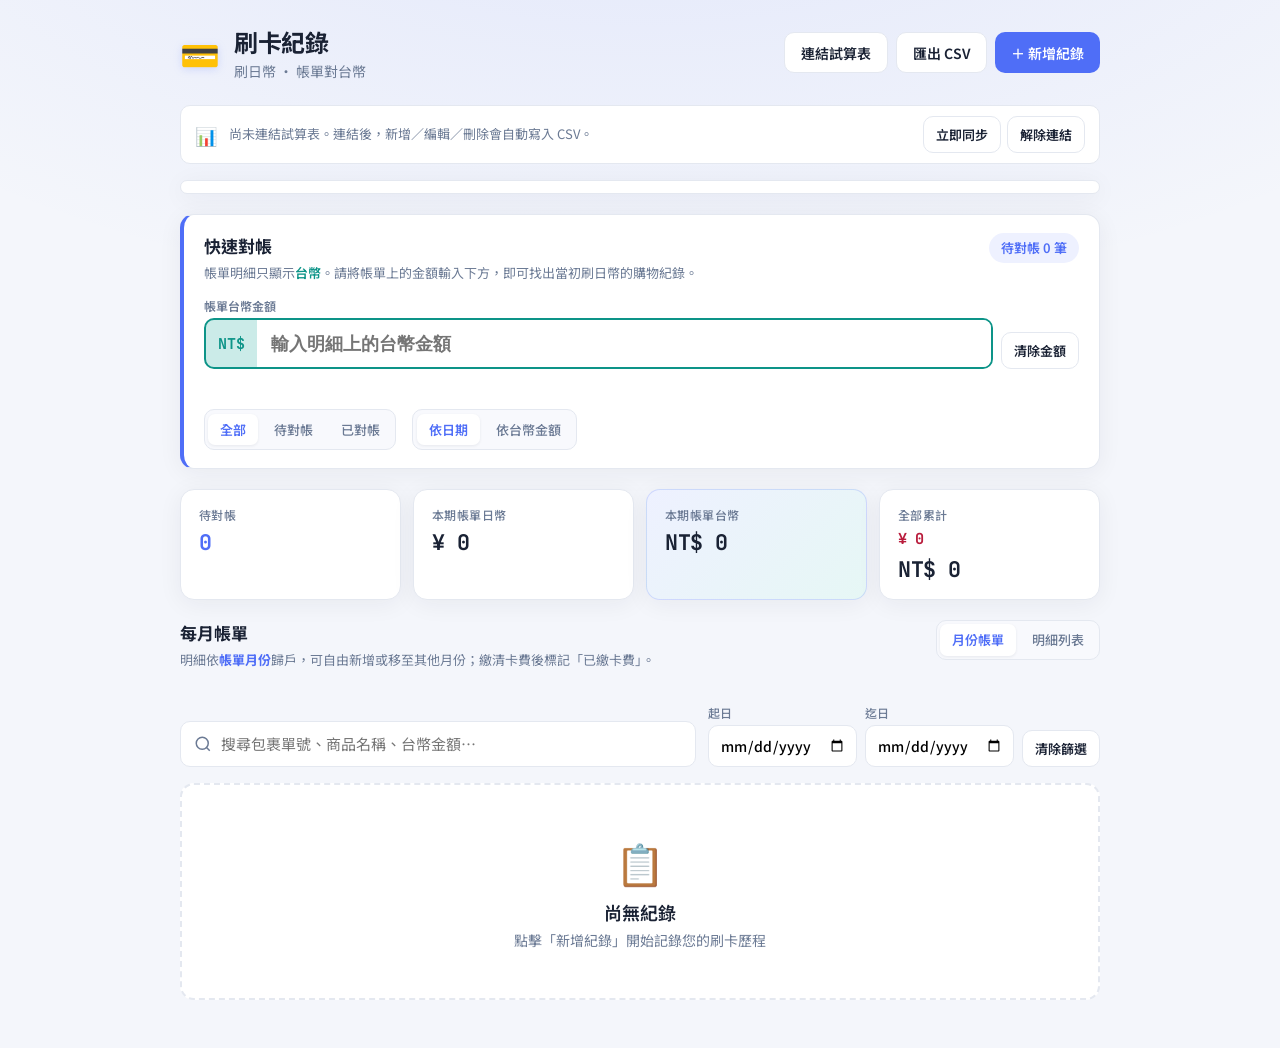
==== JCB刷卡紀錄/index.html @ 2eb0b163 "Add files via upload" ====
<!DOCTYPE html>
<html lang="zh-Hant">
<head>
  <meta charset="UTF-8" />
  <meta name="viewport" content="width=device-width, initial-scale=1.0" />
  <title>刷卡紀錄 · 對帳</title>
  <link rel="preconnect" href="https://fonts.googleapis.com" />
  <link rel="preconnect" href="https://fonts.gstatic.com" crossorigin />
  <link href="https://fonts.googleapis.com/css2?family=Noto+Sans+TC:wght@400;500;600;700&family=JetBrains+Mono:wght@500&display=swap" rel="stylesheet" />
  <link rel="stylesheet" href="css/style.css" />
</head>
<body>
  <div class="app">
    <header class="header">
      <div class="header__brand">
        <span class="header__logo" aria-hidden="true">💳</span>
        <div>
          <h1 class="header__title" id="headerTitle">刷卡紀錄</h1>
          <p class="header__subtitle" id="headerSubtitle">刷日幣 · 帳單對台幣</p>
        </div>
      </div>
      <div class="header__actions">
        <button type="button" class="btn btn--ghost" id="btnLinkSpreadsheet" title="連結本機 CSV 試算表">連結試算表</button>
        <button type="button" class="btn btn--ghost" id="btnExport" title="匯出 CSV">匯出 CSV</button>
        <button type="button" class="btn btn--primary" id="btnAdd">＋ 新增紀錄</button>
      </div>
    </header>

    <div class="spreadsheet-bar" id="spreadsheetBar" aria-live="polite">
      <span class="spreadsheet-bar__icon" aria-hidden="true">📊</span>
      <span class="spreadsheet-bar__text" id="spreadsheetStatus">尚未連結試算表。連結後，新增／編輯／刪除會自動寫入 CSV。</span>
      <div class="spreadsheet-bar__actions">
        <button type="button" class="btn btn--ghost btn--sm" id="btnSyncSpreadsheet" hidden>立即同步</button>
        <button type="button" class="btn btn--ghost btn--sm" id="btnUnlinkSpreadsheet" hidden>解除連結</button>
      </div>
    </div>

    <nav class="bank-switcher" id="bankSwitcher" role="tablist" aria-label="選擇發卡銀行"></nav>

    <section class="reconcile" aria-label="對帳工具">
      <div class="reconcile__top">
        <div>
          <h2 class="reconcile__title">快速對帳</h2>
          <p class="reconcile__desc" id="reconcileDesc">帳單明細只顯示<strong>台幣</strong>。請將帳單上的金額輸入下方，即可找出當初刷日幣的購物紀錄。</p>
        </div>
        <span class="reconcile__pending" id="statPending">待對帳 0 筆</span>
      </div>
      <div class="reconcile__lookup">
        <label class="bill-lookup">
          <span class="bill-lookup__label">帳單台幣金額</span>
          <span class="bill-lookup__input-wrap">
            <span class="bill-lookup__prefix">NT$</span>
            <input type="number" id="billTwdLookup" class="bill-lookup__input" placeholder="輸入明細上的台幣金額" min="0" step="1" inputmode="numeric" />
          </span>
        </label>
        <button type="button" class="btn btn--ghost btn--sm" id="btnClearBillLookup">清除金額</button>
      </div>
      <p class="reconcile__result" id="matchHint" aria-live="polite"></p>
      <div class="reconcile__controls">
        <div class="tab-group" role="tablist" aria-label="對帳狀態">
          <button type="button" class="tab tab--active" data-status="all" role="tab" aria-selected="true">全部</button>
          <button type="button" class="tab" data-status="pending" role="tab">待對帳</button>
          <button type="button" class="tab" data-status="done" role="tab">已對帳</button>
        </div>
        <div class="tab-group" role="tablist" aria-label="排序">
          <button type="button" class="tab tab--active" data-sort="date" role="tab">依日期</button>
          <button type="button" class="tab" data-sort="twd" role="tab">依台幣金額</button>
        </div>
      </div>
    </section>

    <section class="stats stats--dual" aria-label="統計摘要">
      <article class="stat-card stat-card--pending">
        <span class="stat-card__label">待對帳</span>
        <strong class="stat-card__value" id="statPendingCount">0</strong>
      </article>
      <article class="stat-card stat-card--jpy">
        <span class="stat-card__label">本期帳單日幣</span>
        <strong class="stat-card__value" id="statMonthJpy">¥ 0</strong>
      </article>
      <article class="stat-card stat-card--accent">
        <span class="stat-card__label">本期帳單台幣</span>
        <strong class="stat-card__value" id="statMonthTwd">NT$ 0</strong>
      </article>
      <article class="stat-card stat-card--all">
        <span class="stat-card__label">全部累計</span>
        <strong class="stat-card__value stat-card__value--sm" id="statAllJpy">¥ 0</strong>
        <strong class="stat-card__value" id="statAllTwd">NT$ 0</strong>
      </article>
    </section>

    <section class="monthly-bills" id="monthlyBillsSection" aria-label="每月帳單">
      <div class="monthly-bills__head">
        <div>
          <h2 class="monthly-bills__title">每月帳單</h2>
          <p class="monthly-bills__desc" id="monthlyBillsDesc">明細依<strong>帳單月份</strong>歸戶，可自由新增或移至其他月份；繳清卡費後標記「已繳卡費」。</p>
        </div>
        <div class="view-mode tab-group" role="tablist" aria-label="檢視模式">
          <button type="button" class="tab tab--active" data-view="bills" role="tab" aria-selected="true">月份帳單</button>
          <button type="button" class="tab" data-view="list" role="tab">明細列表</button>
        </div>
      </div>
      <div class="monthly-bills__list" id="monthlyBillsList"></div>
      <p class="monthly-bills__empty" id="monthlyBillsEmpty" hidden>尚無帳單資料，請先新增刷卡紀錄。</p>
    </section>

    <section class="toolbar" id="toolbarSection">
      <div class="search">
        <svg class="search__icon" width="18" height="18" viewBox="0 0 24 24" fill="none" stroke="currentColor" stroke-width="2" aria-hidden="true"><circle cx="11" cy="11" r="8"/><path d="m21 21-4.3-4.3"/></svg>
        <input type="search" id="searchInput" class="search__input" placeholder="搜尋包裹單號、商品名稱、台幣金額…" autocomplete="off" />
      </div>
      <div class="filters">
        <label class="filter-label">
          <span>起日</span>
          <input type="date" id="filterFrom" class="filter-date" />
        </label>
        <label class="filter-label">
          <span>迄日</span>
          <input type="date" id="filterTo" class="filter-date" />
        </label>
        <button type="button" class="btn btn--ghost btn--sm" id="btnClearFilter">清除篩選</button>
      </div>
    </section>

    <main class="records" id="recordsList" role="list" aria-label="刷卡紀錄列表">
      <div class="empty" id="emptyState">
        <div class="empty__icon" aria-hidden="true">📋</div>
        <p class="empty__title">尚無紀錄</p>
        <p class="empty__hint">點擊「新增紀錄」開始記錄您的刷卡歷程</p>
      </div>
    </main>
  </div>

  <!-- 新增 / 編輯 對話框 -->
  <dialog class="modal" id="recordModal">
    <form class="modal__form" id="recordForm" method="dialog">
      <header class="modal__header">
        <h2 class="modal__title" id="modalTitle">新增刷卡紀錄</h2>
        <button type="button" class="modal__close" id="btnCloseModal" aria-label="關閉">×</button>
      </header>
      <div class="modal__body">
        <input type="hidden" id="recordId" />
        <label class="field field--bank">
          <span class="field__label">發卡銀行 <em class="required">*</em></span>
          <select id="bankId" class="field__input" required></select>
          <span class="field__hint">切換上方分頁可檢視各銀行帳單；新增時預設為目前選取的銀行</span>
        </label>
        <label class="field">
          <span class="field__label">包裹單號 <em class="required">*</em></span>
          <input type="text" id="packageNo" class="field__input" placeholder="例：TW123456789" required maxlength="64" />
        </label>
        <fieldset class="products-field">
          <div class="products-field__head">
            <legend class="products-field__legend">商品明細 <em class="required">*</em></legend>
            <button type="button" class="btn btn--ghost btn--sm" id="btnAddProduct">＋ 新增商品</button>
          </div>
          <p class="field__hint">每項請填：名稱、數量、該項日幣金額</p>
          <div class="product-row-labels" aria-hidden="true">
            <span>商品名稱</span><span>數量</span><span>日幣金額</span><span></span>
          </div>
          <div class="products-list" id="productsList"></div>
          <fieldset class="deductions-field">
            <legend class="deductions-field__legend">折抵（選填，自動從日幣合計扣除）</legend>
            <div class="field-row field-row--deductions">
              <label class="field field--deduction">
                <span class="field__label">亞馬遜積分抵扣 ¥</span>
                <input type="number" id="amazonPointsJpy" class="field__input" placeholder="0" min="0" step="1" value="0" />
              </label>
              <label class="field field--deduction">
                <span class="field__label">平台優惠券抵扣 ¥</span>
                <input type="number" id="couponJpy" class="field__input" placeholder="0" min="0" step="1" value="0" />
              </label>
            </div>
          </fieldset>
          <div class="jpy-summary" id="productsJpyTotal" aria-live="polite"></div>
        </fieldset>
        <fieldset class="amount-group">
          <legend class="amount-group__legend">帳單台幣（選填）</legend>
          <label class="field field--currency">
            <span class="field__label"><span class="currency-badge currency-badge--twd">NT$</span> 台幣金額（帳單明細）</span>
            <input type="number" id="amountTwd" class="field__input" placeholder="收到帳單後填入，可先留空" min="0" step="1" />
          </label>
          <p class="amount-group__hint">日幣＝商品加總 − 積分 − 優惠券；台幣等帳單出來再填。</p>
        </fieldset>
        <div class="field-row">
          <label class="field">
            <span class="field__label">刷卡日期 <em class="required">*</em></span>
            <input type="date" id="payDate" class="field__input" required />
          </label>
          <label class="field">
            <span class="field__label">歸屬帳單月份 <em class="required">*</em></span>
            <div class="field__row-inline">
              <input type="month" id="billMonth" class="field__input" required />
              <button type="button" class="btn btn--ghost btn--sm" id="btnApplyBillMonth">依刷卡日帶入</button>
            </div>
            <span class="field__hint" id="billMonthHint">可自由選擇；新增時預設依該銀行結帳日推算</span>
          </label>
        </div>
        <label class="field">
          <span class="field__label">備註（選填）</span>
          <textarea id="note" class="field__input field__textarea" rows="2" placeholder="例：分期、退貨中、對帳已核" maxlength="300"></textarea>
        </label>
      </div>
      <footer class="modal__footer">
        <button type="button" class="btn btn--ghost" id="btnCancel">取消</button>
        <button type="submit" class="btn btn--primary">儲存</button>
      </footer>
    </form>
  </dialog>

  <!-- 刪除確認 -->
  <dialog class="modal modal--sm" id="deleteModal">
    <div class="modal__form">
      <header class="modal__header">
        <h2 class="modal__title">確認刪除？</h2>
      </header>
      <p class="modal__text" id="deletePreview">此筆紀錄將無法復原。</p>
      <footer class="modal__footer">
        <button type="button" class="btn btn--ghost" id="btnCancelDelete">取消</button>
        <button type="button" class="btn btn--danger" id="btnConfirmDelete">刪除</button>
      </footer>
    </div>
  </dialog>

  <script src="js/app.js"></script>
</body>
</html>
---- JCB刷卡紀錄/css/style.css ----
:root {
  --bg: #f4f6fb;
  --surface: #ffffff;
  --surface-2: #f8f9fd;
  --border: #e4e8f0;
  --text: #1a2234;
  --text-muted: #6b7a94;
  --primary: #4f6ef7;
  --primary-hover: #3d5ce8;
  --primary-soft: #eef1ff;
  --accent: #0d9488;
  --accent-soft: #e6f7f5;
  --jpy: #b91c3c;
  --jpy-soft: #fce8ec;
  --danger: #e5484d;
  --danger-soft: #fdecec;
  --shadow: 0 4px 24px rgba(26, 34, 52, 0.06);
  --shadow-lg: 0 12px 40px rgba(26, 34, 52, 0.1);
  --radius: 14px;
  --radius-sm: 10px;
  --font: "Noto Sans TC", system-ui, sans-serif;
  --mono: "JetBrains Mono", ui-monospace, monospace;
}

*,
*::before,
*::after {
  box-sizing: border-box;
}

html {
  font-size: 16px;
  -webkit-font-smoothing: antialiased;
}

body {
  margin: 0;
  min-height: 100vh;
  font-family: var(--font);
  color: var(--text);
  background:
    radial-gradient(ellipse 80% 50% at 50% -20%, rgba(79, 110, 247, 0.12), transparent),
    var(--bg);
}

.app {
  max-width: 960px;
  margin: 0 auto;
  padding: 1.5rem 1.25rem 3rem;
}

/* Header */
.header {
  display: flex;
  flex-wrap: wrap;
  align-items: center;
  justify-content: space-between;
  gap: 1rem;
  margin-bottom: 1.5rem;
}

.header__brand {
  display: flex;
  align-items: center;
  gap: 0.875rem;
}

.header__logo {
  font-size: 2rem;
  line-height: 1;
  filter: drop-shadow(0 2px 4px rgba(79, 110, 247, 0.2));
}

.header__title {
  margin: 0;
  font-size: 1.5rem;
  font-weight: 700;
  letter-spacing: -0.02em;
}

.header__subtitle {
  margin: 0.15rem 0 0;
  font-size: 0.875rem;
  color: var(--text-muted);
}

.header__actions {
  display: flex;
  gap: 0.5rem;
}

/* Bank switcher */
.bank-switcher {
  display: flex;
  flex-wrap: wrap;
  gap: 0.5rem;
  margin-bottom: 1.25rem;
  padding: 0.35rem;
  background: var(--surface);
  border: 1px solid var(--border);
  border-radius: var(--radius);
  box-shadow: var(--shadow);
}

.bank-tab {
  flex: 1 1 auto;
  min-width: 7rem;
  padding: 0.625rem 1rem;
  border: 1px solid transparent;
  border-radius: var(--radius-sm);
  background: transparent;
  font-family: var(--font);
  font-size: 0.9375rem;
  font-weight: 600;
  color: var(--text-muted);
  cursor: pointer;
  transition: background 0.15s, color 0.15s, border-color 0.15s;
}

.bank-tab:hover {
  background: var(--surface-2);
  color: var(--text);
}

.bank-tab--active {
  background: var(--primary-soft);
  border-color: rgba(79, 110, 247, 0.25);
  color: var(--primary);
}

.bank-tab:focus-visible {
  outline: 2px solid var(--primary);
  outline-offset: 2px;
}

.field--bank {
  margin-bottom: 0.25rem;
}

/* Spreadsheet sync bar */
.spreadsheet-bar {
  display: flex;
  flex-wrap: wrap;
  align-items: center;
  gap: 0.5rem 0.75rem;
  margin-bottom: 1rem;
  padding: 0.625rem 0.875rem;
  background: var(--surface);
  border: 1px solid var(--border);
  border-radius: var(--radius-sm);
  font-size: 0.8125rem;
  color: var(--text-muted);
}

.spreadsheet-bar--linked {
  border-color: rgba(13, 148, 136, 0.35);
  background: linear-gradient(135deg, var(--accent-soft), var(--surface));
}

.spreadsheet-bar--warn {
  border-color: rgba(234, 88, 12, 0.35);
  background: #fff7ed;
}

.spreadsheet-bar--error {
  border-color: rgba(229, 72, 77, 0.35);
  background: var(--danger-soft);
}

.spreadsheet-bar__icon {
  font-size: 1.125rem;
  line-height: 1;
}

.spreadsheet-bar__text {
  flex: 1 1 12rem;
  line-height: 1.45;
}

.spreadsheet-bar__text strong {
  color: var(--text);
  font-weight: 600;
}

.spreadsheet-bar__actions {
  display: flex;
  flex-wrap: wrap;
  gap: 0.35rem;
}

/* Stats */
.stats {
  display: grid;
  grid-template-columns: repeat(3, 1fr);
  gap: 0.75rem;
  margin-bottom: 1.25rem;
}

.stats--dual {
  grid-template-columns: repeat(4, 1fr);
}

.stat-card--jpy {
  background: linear-gradient(135deg, var(--jpy-soft), var(--surface));
  border-color: rgba(185, 28, 60, 0.18);
}

.stat-card--all .stat-card__value--sm {
  font-size: 0.95rem;
  color: var(--jpy);
  margin-bottom: 0.15rem;
}

.stat-card__value--sm {
  display: block;
}

.stat-card {
  background: var(--surface);
  border: 1px solid var(--border);
  border-radius: var(--radius);
  padding: 1rem 1.125rem;
  box-shadow: var(--shadow);
}

.stat-card--accent {
  background: linear-gradient(135deg, var(--primary-soft), var(--accent-soft));
  border-color: rgba(79, 110, 247, 0.2);
}

.stat-card__label {
  display: block;
  font-size: 0.75rem;
  font-weight: 500;
  color: var(--text-muted);
  text-transform: uppercase;
  letter-spacing: 0.04em;
}

.stat-card__value {
  display: block;
  margin-top: 0.35rem;
  font-size: 1.35rem;
  font-weight: 700;
  font-family: var(--mono);
  letter-spacing: -0.02em;
}

/* Reconcile panel */
.reconcile {
  background: var(--surface);
  border: 1px solid var(--border);
  border-radius: var(--radius);
  padding: 1.125rem 1.25rem;
  margin-bottom: 1.25rem;
  box-shadow: var(--shadow);
  border-left: 4px solid var(--primary);
}

.reconcile__top {
  display: flex;
  flex-wrap: wrap;
  align-items: flex-start;
  justify-content: space-between;
  gap: 0.75rem;
  margin-bottom: 0.875rem;
}

.reconcile__title {
  margin: 0;
  font-size: 1.0625rem;
  font-weight: 700;
}

.reconcile__desc {
  margin: 0.35rem 0 0;
  font-size: 0.8125rem;
  color: var(--text-muted);
  line-height: 1.5;
  max-width: 36rem;
}

.reconcile__desc strong {
  color: var(--accent);
  font-weight: 600;
}

.reconcile__pending {
  font-size: 0.8125rem;
  font-weight: 600;
  color: var(--primary);
  background: var(--primary-soft);
  padding: 0.35rem 0.75rem;
  border-radius: 999px;
  white-space: nowrap;
}

.reconcile__lookup {
  display: flex;
  flex-wrap: wrap;
  align-items: flex-end;
  gap: 0.5rem;
  margin-bottom: 0.5rem;
}

.bill-lookup {
  flex: 1;
  min-width: 220px;
}

.bill-lookup__label {
  display: block;
  font-size: 0.75rem;
  font-weight: 600;
  color: var(--text-muted);
  margin-bottom: 0.3rem;
}

.bill-lookup__input-wrap {
  display: flex;
  align-items: stretch;
  border: 2px solid var(--accent);
  border-radius: var(--radius-sm);
  background: var(--accent-soft);
  overflow: hidden;
  transition: box-shadow 0.15s;
}

.bill-lookup__input-wrap:focus-within {
  box-shadow: 0 0 0 4px rgba(13, 148, 136, 0.2);
}

.bill-lookup__prefix {
  display: flex;
  align-items: center;
  padding: 0 0.75rem;
  font-family: var(--mono);
  font-weight: 700;
  font-size: 0.9375rem;
  color: var(--accent);
  background: rgba(13, 148, 136, 0.12);
}

.bill-lookup__input {
  flex: 1;
  border: none;
  padding: 0.75rem 0.875rem;
  font: inherit;
  font-size: 1.125rem;
  font-family: var(--mono);
  font-weight: 600;
  background: var(--surface);
  min-width: 0;
}

.bill-lookup__input:focus {
  outline: none;
}

.reconcile__result {
  margin: 0 0 0.75rem;
  font-size: 0.8125rem;
  line-height: 1.45;
  min-height: 1.25rem;
}

.reconcile__result--ok {
  color: var(--accent);
  font-weight: 500;
}

.reconcile__result--multi {
  color: #b45309;
  font-weight: 500;
}

.reconcile__result--warn {
  color: var(--danger);
}

.reconcile__controls {
  display: flex;
  flex-wrap: wrap;
  gap: 0.5rem 1rem;
  align-items: center;
}

.tab-group {
  display: flex;
  gap: 0.25rem;
  background: var(--surface-2);
  padding: 0.2rem;
  border-radius: var(--radius-sm);
  border: 1px solid var(--border);
}

.tab {
  border: none;
  background: transparent;
  padding: 0.4rem 0.75rem;
  font: inherit;
  font-size: 0.8125rem;
  font-weight: 500;
  color: var(--text-muted);
  border-radius: 7px;
  cursor: pointer;
  transition: background 0.15s, color 0.15s;
}

.tab:hover {
  color: var(--text);
}

.tab--active {
  background: var(--surface);
  color: var(--primary);
  font-weight: 600;
  box-shadow: 0 1px 3px rgba(26, 34, 52, 0.08);
}

.stat-card--pending .stat-card__value {
  color: var(--primary);
}

/* Monthly bills */
.monthly-bills {
  margin-bottom: 1.25rem;
}

.monthly-bills__head {
  display: flex;
  flex-wrap: wrap;
  align-items: flex-start;
  justify-content: space-between;
  gap: 0.75rem;
  margin-bottom: 0.875rem;
}

.monthly-bills__title {
  margin: 0;
  font-size: 1.0625rem;
  font-weight: 700;
}

.monthly-bills__desc {
  margin: 0.35rem 0 0;
  font-size: 0.8125rem;
  color: var(--text-muted);
  line-height: 1.5;
  max-width: 32rem;
}

.monthly-bills__desc strong {
  color: var(--primary);
}

.monthly-bills__list {
  display: flex;
  flex-direction: column;
  gap: 0.65rem;
}

.monthly-bills__empty {
  text-align: center;
  padding: 2rem;
  color: var(--text-muted);
  font-size: 0.875rem;
  background: var(--surface);
  border: 2px dashed var(--border);
  border-radius: var(--radius);
}

.view-mode {
  flex-shrink: 0;
}

.bill-month {
  background: var(--surface);
  border: 1px solid var(--border);
  border-radius: var(--radius);
  box-shadow: var(--shadow);
  overflow: hidden;
}

.bill-month--paid {
  border-color: rgba(13, 148, 136, 0.35);
  background: linear-gradient(180deg, var(--accent-soft) 0%, var(--surface) 120px);
}

.bill-month__summary {
  display: flex;
  flex-wrap: wrap;
  align-items: center;
  justify-content: space-between;
  gap: 0.75rem;
  padding: 1rem 1.125rem;
  cursor: pointer;
  list-style: none;
}

.bill-month__summary::-webkit-details-marker {
  display: none;
}

.bill-month__summary::before {
  content: "▸";
  margin-right: 0.5rem;
  color: var(--text-muted);
  font-size: 0.875rem;
  transition: transform 0.15s;
}

.bill-month[open] .bill-month__summary::before {
  transform: rotate(90deg);
}

.bill-month__summary-main {
  flex: 1;
  min-width: 180px;
}

.bill-month__title {
  margin: 0;
  font-size: 1rem;
  font-weight: 700;
}

.bill-month__cycle {
  margin: 0.2rem 0 0.35rem;
  font-size: 0.75rem;
  color: var(--text-muted);
  line-height: 1.4;
}

.bill-month__badges {
  display: flex;
  flex-wrap: wrap;
  gap: 0.35rem;
  margin-top: 0.4rem;
}

.bill-month__badge {
  font-size: 0.6875rem;
  font-weight: 700;
  padding: 0.2rem 0.5rem;
  border-radius: 5px;
}

.bill-month__badge--paid {
  background: var(--accent-soft);
  color: var(--accent);
}

.bill-month__badge--unpaid {
  background: #fef3c7;
  color: #b45309;
}

.bill-month__badge--count {
  background: var(--surface-2);
  color: var(--text-muted);
  border: 1px solid var(--border);
}

.bill-month__summary-side {
  text-align: right;
}

.bill-month__total {
  display: block;
  font-family: var(--mono);
  font-size: 1.2rem;
  font-weight: 700;
  color: var(--accent);
}

.bill-month__sub {
  display: block;
  font-family: var(--mono);
  font-size: 0.8125rem;
  color: var(--jpy);
  margin-top: 0.15rem;
}

.bill-month__body {
  padding: 0 1.125rem 1rem;
  border-top: 1px solid var(--border);
}

.bill-month__progress-wrap {
  padding-top: 0.875rem;
  margin-bottom: 0.75rem;
}

.bill-month__progress-label {
  display: flex;
  justify-content: space-between;
  font-size: 0.75rem;
  color: var(--text-muted);
  margin-bottom: 0.35rem;
}

.bill-month__progress {
  height: 6px;
  background: var(--surface-2);
  border-radius: 999px;
  overflow: hidden;
}

.bill-month__progress-bar {
  height: 100%;
  background: linear-gradient(90deg, var(--primary), var(--accent));
  border-radius: 999px;
  transition: width 0.2s;
}

.bill-month--paid .bill-month__progress-bar {
  background: var(--accent);
}

.bill-month__paid-date {
  display: block;
  font-size: 0.75rem;
  color: var(--accent);
  margin-bottom: 0.5rem;
}

.bill-month__actions {
  display: flex;
  flex-wrap: wrap;
  gap: 0.5rem;
  margin-bottom: 0.75rem;
}

.move-month {
  display: flex;
  flex-wrap: wrap;
  align-items: center;
  gap: 0.35rem 0.5rem;
  margin-top: 0.5rem;
}

.move-month__label {
  font-size: 0.6875rem;
  font-weight: 600;
  color: var(--text-muted);
}

.move-month__select {
  font: inherit;
  font-size: 0.8125rem;
  padding: 0.3rem 0.5rem;
  border: 1px solid var(--border);
  border-radius: 8px;
  background: var(--surface);
  color: var(--primary);
  font-weight: 500;
  cursor: pointer;
  max-width: 100%;
}

.move-month__select:focus {
  outline: none;
  border-color: var(--primary);
  box-shadow: 0 0 0 2px rgba(79, 110, 247, 0.15);
}

.field__row-inline {
  display: flex;
  flex-wrap: wrap;
  gap: 0.35rem;
  align-items: center;
}

.field__row-inline .field__input {
  flex: 1;
  min-width: 140px;
}

.products-field {
  margin: 0;
  padding: 0;
  border: none;
}

.products-field__head {
  display: flex;
  flex-wrap: wrap;
  align-items: center;
  justify-content: space-between;
  gap: 0.5rem;
  margin-bottom: 0.25rem;
}

.products-field__legend {
  font-size: 0.8125rem;
  font-weight: 600;
  padding: 0;
}

.products-list {
  display: flex;
  flex-direction: column;
  gap: 0.5rem;
  margin-top: 0.5rem;
}

.product-row-labels {
  display: grid;
  grid-template-columns: 1fr 3.25rem 6.5rem 2rem;
  gap: 0.35rem;
  font-size: 0.6875rem;
  font-weight: 600;
  color: var(--text-muted);
  margin-top: 0.5rem;
  padding: 0 0.1rem;
}

.product-row {
  display: grid;
  grid-template-columns: 1fr 3.25rem 6.5rem 2rem;
  gap: 0.35rem;
  align-items: center;
}

.product-row__name {
  min-width: 0;
}

.product-row__qty {
  width: 100%;
  text-align: center;
  font-family: var(--mono);
  font-weight: 600;
  padding-left: 0.35rem !important;
  padding-right: 0.35rem !important;
}

.record-card__product-qty {
  font-size: 0.8125rem;
  color: var(--text-muted);
  font-weight: 600;
}

@media (max-width: 520px) {
  .product-row-labels {
    display: none;
  }

  .product-row {
    grid-template-columns: 1fr 3rem 1fr 2rem;
  }

  .product-row__jpy-wrap {
    width: 100%;
  }
}

.product-row__jpy-wrap {
  display: flex;
  align-items: stretch;
  border: 1px solid var(--border);
  border-radius: var(--radius-sm);
  background: var(--jpy-soft);
  overflow: hidden;
  width: 7.5rem;
  flex-shrink: 0;
}

.product-row__jpy-prefix {
  display: flex;
  align-items: center;
  padding: 0 0.4rem;
  font-family: var(--mono);
  font-weight: 700;
  font-size: 0.8125rem;
  color: var(--jpy);
}

.product-row__jpy {
  width: 100%;
  border: none !important;
  box-shadow: none !important;
  background: var(--surface) !important;
  padding-left: 0.35rem !important;
  font-family: var(--mono);
  font-weight: 600;
}

.deductions-field {
  margin: 0.75rem 0 0;
  padding: 0.75rem 0 0;
  border: none;
  border-top: 1px dashed var(--border);
}

.deductions-field__legend {
  font-size: 0.75rem;
  font-weight: 600;
  color: var(--text-muted);
  padding: 0;
  margin-bottom: 0.5rem;
}

.field-row--deductions {
  margin-top: 0;
}

.field--deduction .field__input {
  font-family: var(--mono);
}

.jpy-summary {
  margin: 0.75rem 0 0;
  padding: 0.65rem 0.75rem;
  background: var(--jpy-soft);
  border-radius: var(--radius-sm);
  font-family: var(--mono);
  font-size: 0.8125rem;
}

.jpy-summary__row {
  display: flex;
  justify-content: space-between;
  gap: 1rem;
  padding: 0.15rem 0;
  color: var(--text);
}

.jpy-summary__row--minus {
  color: #b45309;
}

.jpy-summary__row--minus span:last-child {
  color: var(--jpy);
}

.jpy-summary__row--total {
  margin-top: 0.35rem;
  padding-top: 0.4rem;
  border-top: 1px solid rgba(185, 28, 60, 0.2);
  font-size: 0.9375rem;
  font-weight: 700;
  color: var(--jpy);
}

.record-card__jpy-ref--detail {
  font-size: 0.75rem;
  line-height: 1.4;
}

.product-row__remove {
  flex-shrink: 0;
  font-size: 1.1rem;
  line-height: 1;
}

.product-row__remove:disabled {
  opacity: 0.35;
  cursor: not-allowed;
}

.record-card__products {
  margin: 0;
  padding: 0 0 0 1.1rem;
  font-size: 0.9375rem;
  font-weight: 600;
  line-height: 1.45;
}

.record-card__products li {
  margin-bottom: 0.15rem;
  word-break: break-word;
}

.record-card__product-jpy {
  font-family: var(--mono);
  font-size: 0.875rem;
  font-weight: 600;
  color: var(--jpy);
}

.record-card__products .record-card__product-jpy {
  font-size: 0.8125rem;
}

.record-card__product--empty {
  margin: 0;
  font-size: 0.9375rem;
  color: var(--text-muted);
  font-weight: 500;
}

.bill-month__items {
  display: flex;
  flex-direction: column;
  gap: 0.5rem;
}

.bill-month__items .record-card {
  box-shadow: none;
  border-style: dashed;
}

.field__hint {
  font-size: 0.6875rem;
  color: var(--text-muted);
  margin-top: 0.2rem;
}

.btn--sm {
  padding: 0.45rem 0.75rem;
  font-size: 0.8125rem;
}

/* Toolbar */
.toolbar {
  display: flex;
  flex-wrap: wrap;
  gap: 0.75rem;
  margin-bottom: 1rem;
  align-items: flex-end;
}

.search {
  flex: 1;
  min-width: 200px;
  position: relative;
}

.search__icon {
  position: absolute;
  left: 0.875rem;
  top: 50%;
  transform: translateY(-50%);
  color: var(--text-muted);
  pointer-events: none;
}

.search__input {
  width: 100%;
  padding: 0.7rem 0.875rem 0.7rem 2.5rem;
  border: 1px solid var(--border);
  border-radius: var(--radius-sm);
  font: inherit;
  font-size: 0.9375rem;
  background: var(--surface);
  transition: border-color 0.15s, box-shadow 0.15s;
}

.search__input:focus {
  outline: none;
  border-color: var(--primary);
  box-shadow: 0 0 0 3px rgba(79, 110, 247, 0.15);
}

.filters {
  display: flex;
  flex-wrap: wrap;
  gap: 0.5rem;
  align-items: flex-end;
}

.filter-label {
  display: flex;
  flex-direction: column;
  gap: 0.25rem;
  font-size: 0.75rem;
  color: var(--text-muted);
  font-weight: 500;
}

.filter-date {
  padding: 0.55rem 0.65rem;
  border: 1px solid var(--border);
  border-radius: var(--radius-sm);
  font: inherit;
  font-size: 0.875rem;
  background: var(--surface);
}

/* Buttons */
.btn {
  display: inline-flex;
  align-items: center;
  justify-content: center;
  gap: 0.35rem;
  padding: 0.6rem 1rem;
  border: none;
  border-radius: var(--radius-sm);
  font: inherit;
  font-size: 0.875rem;
  font-weight: 600;
  cursor: pointer;
  transition: background 0.15s, transform 0.1s;
}

.btn:active {
  transform: scale(0.98);
}

.btn--primary {
  background: var(--primary);
  color: #fff;
}

.btn--primary:hover {
  background: var(--primary-hover);
}

.btn--ghost {
  background: var(--surface);
  color: var(--text);
  border: 1px solid var(--border);
}

.btn--ghost:hover {
  background: var(--surface-2);
}

.btn--danger {
  background: var(--danger);
  color: #fff;
}

.btn--danger:hover {
  filter: brightness(0.95);
}

.btn--sm {
  padding: 0.5rem 0.75rem;
  font-size: 0.8125rem;
}

/* Record cards */
.records {
  display: flex;
  flex-direction: column;
  gap: 0.65rem;
}

.record-card {
  display: grid;
  grid-template-columns: 1fr auto;
  gap: 0.75rem 1rem;
  padding: 1rem 1.125rem;
  background: var(--surface);
  border: 1px solid var(--border);
  border-radius: var(--radius);
  box-shadow: var(--shadow);
  transition: border-color 0.15s, box-shadow 0.15s;
}

.record-card:hover {
  border-color: rgba(79, 110, 247, 0.35);
  box-shadow: var(--shadow-lg);
}

.record-card--match {
  border-color: var(--accent);
  border-width: 2px;
  background: linear-gradient(135deg, var(--accent-soft) 0%, var(--surface) 45%);
  box-shadow: 0 0 0 3px rgba(13, 148, 136, 0.12);
}

.record-card--done {
  opacity: 0.82;
}

.record-card--done.record-card--match {
  opacity: 1;
}

.record-card__tags {
  display: flex;
  flex-wrap: wrap;
  align-items: center;
  gap: 0.4rem;
  margin-bottom: 0.35rem;
}

.status-badge {
  font-size: 0.6875rem;
  font-weight: 700;
  padding: 0.15rem 0.45rem;
  border-radius: 5px;
  letter-spacing: 0.02em;
}

.status-badge--pending {
  background: #fef3c7;
  color: #b45309;
}

.status-badge--done {
  background: var(--accent-soft);
  color: var(--accent);
}

.record-card__main {
  min-width: 0;
}

.record-card__package {
  font-family: var(--mono);
  font-size: 0.75rem;
  font-weight: 500;
  color: var(--primary);
  background: var(--primary-soft);
  display: inline-block;
  padding: 0.15rem 0.45rem;
  border-radius: 6px;
}

.record-card__product {
  margin: 0;
  font-size: 1.0625rem;
  font-weight: 600;
  line-height: 1.35;
  word-break: break-word;
}

.record-card__meta {
  display: flex;
  flex-wrap: wrap;
  gap: 0.75rem 1.25rem;
  margin-top: 0.5rem;
  font-size: 0.875rem;
  color: var(--text-muted);
}

.record-card__date::before {
  content: "📅 ";
}

.record-card__note {
  margin-top: 0.35rem;
  font-size: 0.8125rem;
  color: var(--text-muted);
  font-style: italic;
}

.record-card__month-hint {
  margin: 0.35rem 0 0;
  font-size: 0.75rem;
  color: #c2410c;
  background: #fff7ed;
  border-radius: 6px;
  padding: 0.25rem 0.5rem;
  line-height: 1.4;
}

.record-card__side {
  display: flex;
  flex-direction: column;
  align-items: flex-end;
  gap: 0.5rem;
}

.record-card__bill {
  text-align: right;
}

.record-card__bill-label {
  display: block;
  font-size: 0.6875rem;
  font-weight: 600;
  color: var(--text-muted);
  text-transform: uppercase;
  letter-spacing: 0.05em;
  margin-bottom: 0.15rem;
}

.record-card__bill-amount {
  font-family: var(--mono);
  font-size: 1.35rem;
  font-weight: 700;
  color: var(--accent);
  white-space: nowrap;
  line-height: 1.2;
}

.record-card__bill-amount--empty {
  font-size: 0.875rem;
  color: var(--text-muted);
  font-weight: 500;
}

.record-card__jpy-ref {
  font-family: var(--mono);
  font-size: 0.8125rem;
  color: var(--jpy);
}

.record-card__rate {
  font-size: 0.75rem;
  color: var(--text-muted);
  font-family: var(--mono);
}

.amount-group {
  margin: 0;
  padding: 0;
  border: none;
}

.amount-group__legend {
  font-size: 0.8125rem;
  font-weight: 600;
  margin-bottom: 0.5rem;
  padding: 0;
}

.amount-group__hint {
  margin: 0.35rem 0 0;
  font-size: 0.75rem;
  color: var(--text-muted);
  line-height: 1.45;
}

.field-row--amounts {
  margin-top: 0.25rem;
}

.currency-badge {
  display: inline-flex;
  align-items: center;
  justify-content: center;
  min-width: 2rem;
  padding: 0.1rem 0.35rem;
  border-radius: 5px;
  font-family: var(--mono);
  font-size: 0.75rem;
  font-weight: 700;
  margin-right: 0.25rem;
}

.currency-badge--jpy {
  background: var(--jpy-soft);
  color: var(--jpy);
}

.currency-badge--twd {
  background: var(--accent-soft);
  color: var(--accent);
}

.record-card__actions {
  display: flex;
  flex-wrap: wrap;
  gap: 0.35rem;
  justify-content: flex-end;
}

.btn-reconcile {
  border: 1px solid var(--accent);
  background: var(--surface);
  color: var(--accent);
  font: inherit;
  font-size: 0.75rem;
  font-weight: 600;
  padding: 0.35rem 0.6rem;
  border-radius: 8px;
  cursor: pointer;
  white-space: nowrap;
  transition: background 0.15s, color 0.15s;
}

.btn-reconcile:hover {
  background: var(--accent-soft);
}

.btn-reconcile--done {
  border-color: var(--border);
  color: var(--text-muted);
  background: var(--surface-2);
}

.icon-btn {
  width: 2rem;
  height: 2rem;
  display: inline-flex;
  align-items: center;
  justify-content: center;
  border: 1px solid var(--border);
  border-radius: 8px;
  background: var(--surface-2);
  color: var(--text-muted);
  cursor: pointer;
  font-size: 0.875rem;
  transition: background 0.15s, color 0.15s;
}

.icon-btn:hover {
  background: var(--primary-soft);
  color: var(--primary);
  border-color: rgba(79, 110, 247, 0.3);
}

.icon-btn--danger:hover {
  background: var(--danger-soft);
  color: var(--danger);
  border-color: rgba(229, 72, 77, 0.3);
}

/* Empty state */
.empty {
  text-align: center;
  padding: 3rem 1.5rem;
  background: var(--surface);
  border: 2px dashed var(--border);
  border-radius: var(--radius);
}

.empty__icon {
  font-size: 2.5rem;
  margin-bottom: 0.5rem;
}

.empty__title {
  margin: 0;
  font-size: 1.125rem;
  font-weight: 600;
}

.empty__hint {
  margin: 0.35rem 0 0;
  color: var(--text-muted);
  font-size: 0.875rem;
}

.empty[hidden],
.record-card[hidden] {
  display: none !important;
}

/* Modal */
.modal {
  border: none;
  border-radius: var(--radius);
  padding: 0;
  max-width: 520px;
  width: calc(100% - 2rem);
  box-shadow: var(--shadow-lg);
  font-family: var(--font);
}

.modal::backdrop {
  background: rgba(26, 34, 52, 0.45);
  backdrop-filter: blur(4px);
}

.modal--sm {
  max-width: 360px;
}

.modal__form {
  margin: 0;
}

.modal__header {
  display: flex;
  align-items: center;
  justify-content: space-between;
  padding: 1.125rem 1.25rem;
  border-bottom: 1px solid var(--border);
}

.modal__title {
  margin: 0;
  font-size: 1.125rem;
  font-weight: 700;
}

.modal__close {
  width: 2rem;
  height: 2rem;
  border: none;
  background: var(--surface-2);
  border-radius: 8px;
  font-size: 1.25rem;
  line-height: 1;
  cursor: pointer;
  color: var(--text-muted);
}

.modal__close:hover {
  background: var(--border);
}

.modal__body {
  padding: 1.25rem;
  display: flex;
  flex-direction: column;
  gap: 1rem;
}

.modal__text {
  margin: 0;
  padding: 0 1.25rem;
  color: var(--text-muted);
  font-size: 0.9375rem;
}

.modal__footer {
  display: flex;
  justify-content: flex-end;
  gap: 0.5rem;
  padding: 1rem 1.25rem;
  border-top: 1px solid var(--border);
  background: var(--surface-2);
  border-radius: 0 0 var(--radius) var(--radius);
}

.field {
  display: flex;
  flex-direction: column;
  gap: 0.35rem;
}

.field-row {
  display: grid;
  grid-template-columns: 1fr 1fr;
  gap: 0.75rem;
}

.field__label {
  font-size: 0.8125rem;
  font-weight: 600;
  color: var(--text);
}

.required {
  color: var(--danger);
  font-style: normal;
}

.field__input {
  padding: 0.65rem 0.75rem;
  border: 1px solid var(--border);
  border-radius: var(--radius-sm);
  font: inherit;
  font-size: 0.9375rem;
  background: var(--surface);
}

.field__input:focus {
  outline: none;
  border-color: var(--primary);
  box-shadow: 0 0 0 3px rgba(79, 110, 247, 0.12);
}

.field__textarea {
  resize: vertical;
  min-height: 3rem;
}

@media (max-width: 768px) {
  .stats--dual {
    grid-template-columns: repeat(2, 1fr);
  }
}

@media (max-width: 640px) {
  .stats,
  .stats--dual {
    grid-template-columns: 1fr;
  }

  .field-row {
    grid-template-columns: 1fr;
  }

  .record-card {
    grid-template-columns: 1fr;
  }

  .record-card__side {
    flex-direction: row;
    align-items: center;
    justify-content: space-between;
    width: 100%;
  }
}
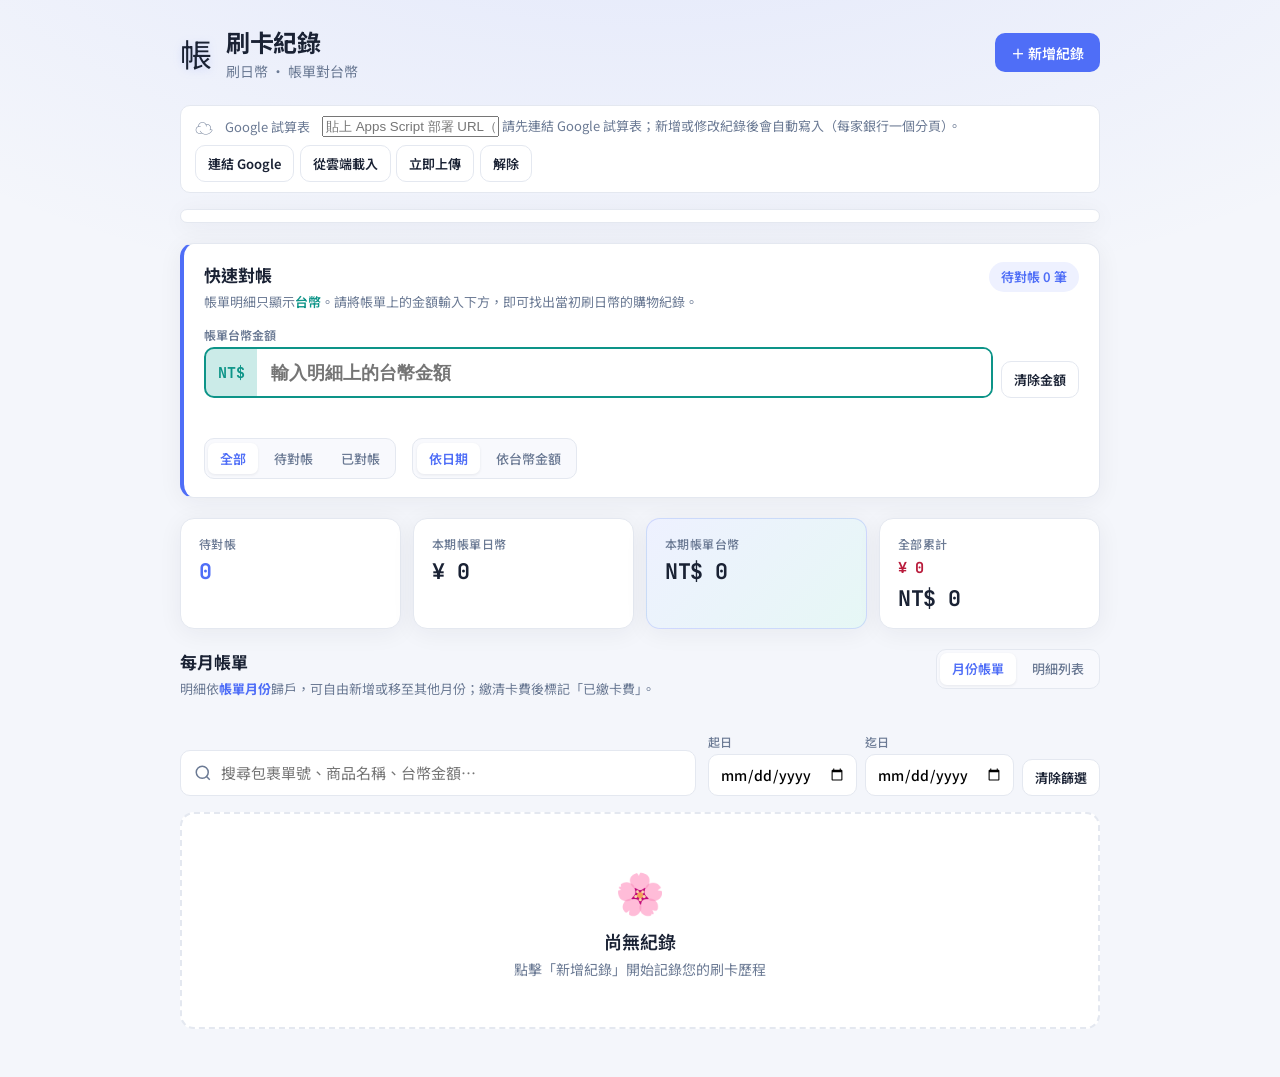
==== commit 1cbc809f: "Add files via upload" ====
--- a/JCB刷卡紀錄/index.html
+++ b/JCB刷卡紀錄/index.html
@@ -6,32 +6,43 @@
   <title>刷卡紀錄 · 對帳</title>
   <link rel="preconnect" href="https://fonts.googleapis.com" />
   <link rel="preconnect" href="https://fonts.gstatic.com" crossorigin />
-  <link href="https://fonts.googleapis.com/css2?family=Noto+Sans+TC:wght@400;500;600;700&family=JetBrains+Mono:wght@500&display=swap" rel="stylesheet" />
+  <link href="https://fonts.googleapis.com/css2?family=Noto+Sans+JP:wght@400;500;600;700&family=Noto+Sans+TC:wght@400;500;600;700&family=JetBrains+Mono:wght@500&display=swap" rel="stylesheet" />
   <link rel="stylesheet" href="css/style.css" />
 </head>
 <body>
   <div class="app">
     <header class="header">
       <div class="header__brand">
-        <span class="header__logo" aria-hidden="true">💳</span>
+        <span class="header__logo" aria-hidden="true"><span class="header__logo-mark">帳</span></span>
         <div>
           <h1 class="header__title" id="headerTitle">刷卡紀錄</h1>
           <p class="header__subtitle" id="headerSubtitle">刷日幣 · 帳單對台幣</p>
         </div>
       </div>
       <div class="header__actions">
-        <button type="button" class="btn btn--ghost" id="btnLinkSpreadsheet" title="連結本機 CSV 試算表">連結試算表</button>
-        <button type="button" class="btn btn--ghost" id="btnExport" title="匯出 CSV">匯出 CSV</button>
         <button type="button" class="btn btn--primary" id="btnAdd">＋ 新增紀錄</button>
       </div>
     </header>
 
-    <div class="spreadsheet-bar" id="spreadsheetBar" aria-live="polite">
-      <span class="spreadsheet-bar__icon" aria-hidden="true">📊</span>
-      <span class="spreadsheet-bar__text" id="spreadsheetStatus">尚未連結試算表。連結後，新增／編輯／刪除會自動寫入 CSV。</span>
+    <div class="origin-warning" id="originWarning" hidden>
+      <strong>請改用本機伺服器開啟此頁</strong>
+      <span id="originWarningText">直接雙擊 index.html（file://）時，瀏覽器可能無法穩定連線 Google 試算表。</span>
+      <code id="originWarningCmd">python -m http.server 8080</code>
+      <span>→ 瀏覽器開啟 <strong>http://localhost:8080</strong></span>
+    </div>
+
+    <div class="spreadsheet-bar" id="googleBar" aria-live="polite">
+      <span class="spreadsheet-bar__icon" aria-hidden="true">☁️</span>
+      <span class="spreadsheet-bar__label">Google 試算表</span>
+      <div class="spreadsheet-bar__google-setup">
+        <input type="url" id="gasUrlInput" class="spreadsheet-bar__url" placeholder="貼上 Apps Script 部署 URL（結尾 /exec）" autocomplete="off" spellcheck="false" />
+        <span class="spreadsheet-bar__text" id="googleStatus">請先連結 Google 試算表；新增或修改紀錄後會自動寫入（每家銀行一個分頁）。</span>
+      </div>
       <div class="spreadsheet-bar__actions">
-        <button type="button" class="btn btn--ghost btn--sm" id="btnSyncSpreadsheet" hidden>立即同步</button>
-        <button type="button" class="btn btn--ghost btn--sm" id="btnUnlinkSpreadsheet" hidden>解除連結</button>
+        <button type="button" class="btn btn--ghost btn--sm" id="btnConnectGoogle">連結 Google</button>
+        <button type="button" class="btn btn--ghost btn--sm" id="btnPullGoogle" hidden>從雲端載入</button>
+        <button type="button" class="btn btn--ghost btn--sm" id="btnSyncGoogle" hidden>立即上傳</button>
+        <button type="button" class="btn btn--ghost btn--sm" id="btnDisconnectGoogle" hidden>解除</button>
       </div>
     </div>
 
@@ -124,7 +135,7 @@
 
     <main class="records" id="recordsList" role="list" aria-label="刷卡紀錄列表">
       <div class="empty" id="emptyState">
-        <div class="empty__icon" aria-hidden="true">📋</div>
+        <div class="empty__icon" aria-hidden="true">🌸</div>
         <p class="empty__title">尚無紀錄</p>
         <p class="empty__hint">點擊「新增紀錄」開始記錄您的刷卡歷程</p>
       </div>
